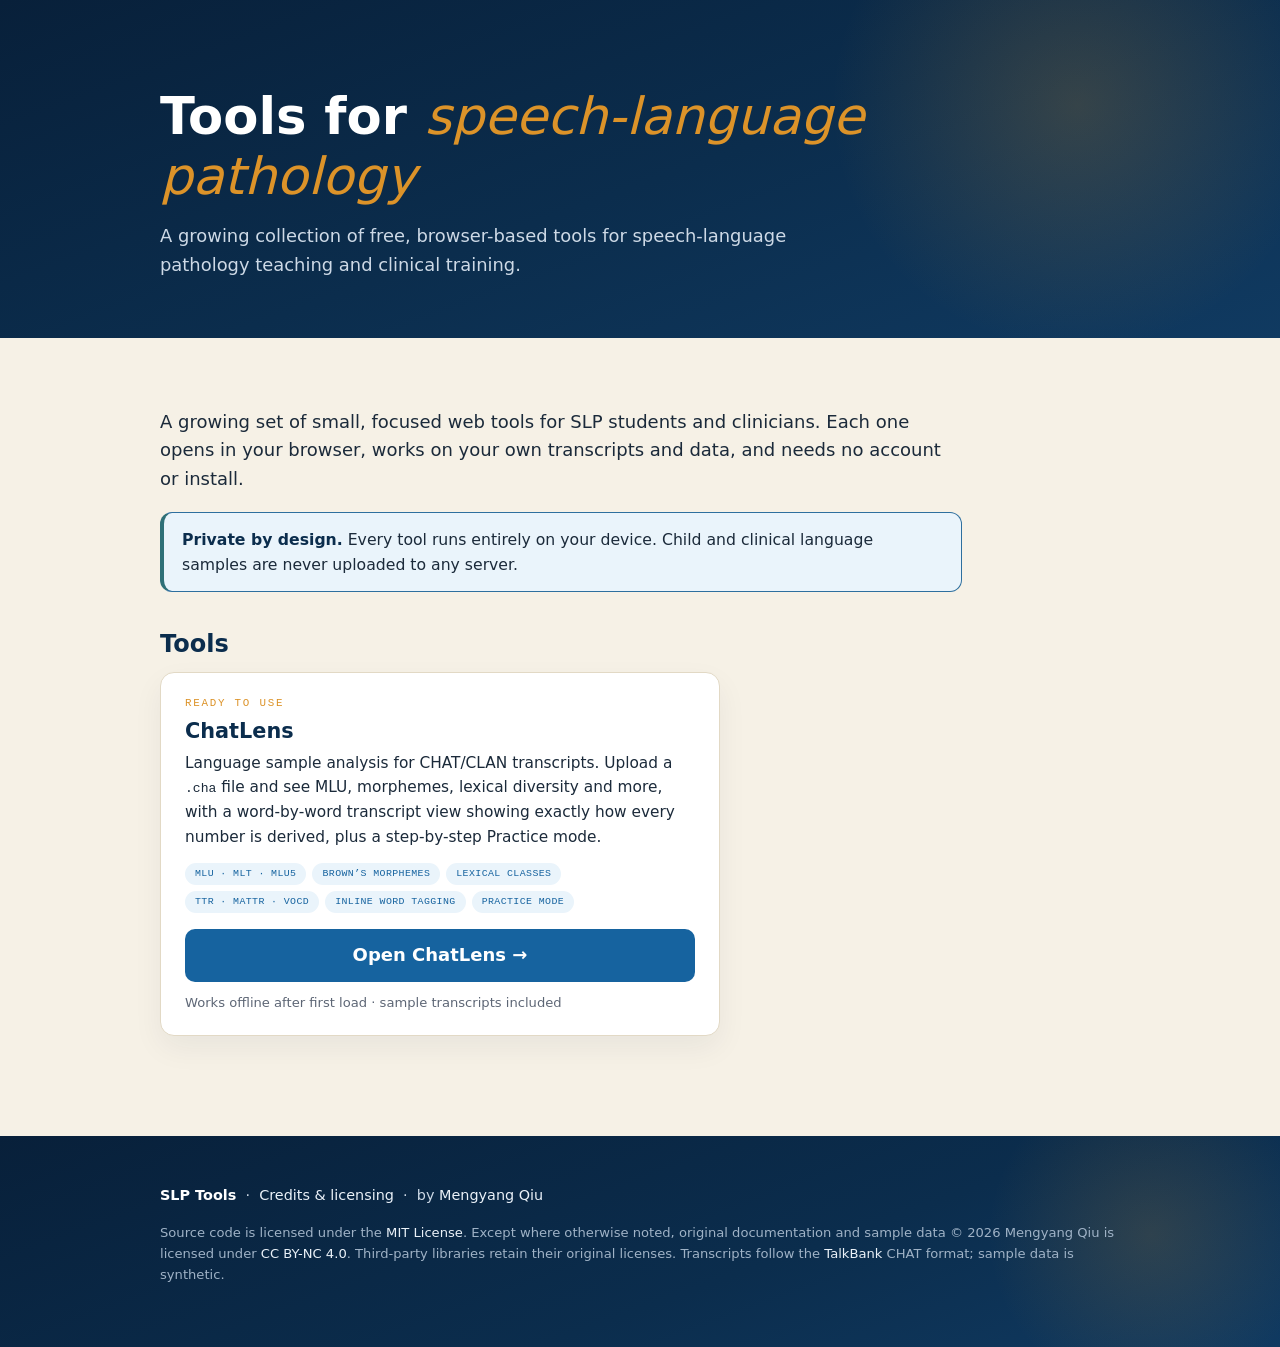
==== index.html @ 1121e644 "update" ====
<!DOCTYPE html>
<html lang="en">
<head>
<meta charset="utf-8">
<link rel="icon" href="data:image/svg+xml,%3Csvg xmlns=%27http://www.w3.org/2000/svg%27 viewBox=%270 0 100 100%27%3E%3Ctext y=%27.9em%27 font-size=%2790%27%3E%F0%9F%94%8D%3C/text%3E%3C/svg%3E">
<meta name="viewport" content="width=device-width, initial-scale=1">
<title>SLP Tools: free, browser-based tools for speech-language pathology</title>
<meta name="description" content="Free, browser-based tools for speech-language pathology teaching and clinical training. Everything runs in your browser. No uploads, no accounts.">
<style>
:root{
  --deep-navy:#08203a; --navy:#0B2D4D; --blue-navy:#16639f; --muted-blue:#2E6F9E;
  --light-blue:#EAF4FB; --paper:#F6F1E6; --paper-2:#EFE7D6; --line:#E2D9C5;
  --white:#FFFFFF; --ink:#1b2a3a; --muted:#5d6675; --amber:#dc9329; --teal:#2f7077; --coral:#c0573f;
  --shadow:0 12px 30px rgba(20,40,70,.06);
  --radius:14px; --maxw:1040px;
  --disp:-apple-system,BlinkMacSystemFont,"Segoe UI",system-ui,Roboto,"Helvetica Neue",Arial,sans-serif;
  --mono:ui-monospace,"SF Mono",Menlo,Consolas,"Cascadia Code","Segoe UI Mono",monospace;
}
*{box-sizing:border-box}
body{margin:0;background:var(--paper);color:var(--ink);font-family:var(--disp);line-height:1.6;
  font-size:clamp(16px,15px + .25vw,18px);-webkit-font-smoothing:antialiased}
h1,h2,h3{font-family:var(--disp);color:var(--navy);line-height:1.18;margin:0 0 .4em;font-weight:600}
a{color:var(--blue-navy)}
.container{max-width:var(--maxw);margin:0 auto;padding:0 clamp(18px,4vw,40px)}
:focus-visible{outline:3px solid var(--amber);outline-offset:2px;border-radius:6px}

.site-header{position:relative;overflow:hidden;background:linear-gradient(160deg,#08203a,#0B2D4D 52%,#103a61);
  color:#eaf1f8;padding:clamp(44px,7vw,86px) 0 clamp(36px,5vw,58px)}
.site-header::after{content:"";position:absolute;right:-6%;bottom:-14%;width:min(56vw,560px);height:min(56vw,560px);
  background:radial-gradient(circle at 50% 50%,rgba(220,147,41,.20),transparent 62%);pointer-events:none}
.site-header .container{position:relative;z-index:1}
.site-header .eyebrow{display:inline-block;font-family:var(--mono);font-size:.74rem;letter-spacing:.26em;
  text-transform:uppercase;color:var(--amber);margin:0 0 14px}
.site-header h1{color:#fff;font-size:clamp(2rem,1.3rem + 3.4vw,3.2rem);margin:0 0 .3em}
.site-header h1 .acc{color:var(--amber);font-style:italic;font-weight:400}
.site-header .tagline{color:#cdd9e6;font-size:1.12rem;max-width:60ch;margin:0}

main{padding:clamp(28px,5vw,52px) 0}
.intro{max-width:70ch}
.intro .privacy{background:var(--light-blue);border:1px solid var(--muted-blue);border-left:4px solid var(--teal);
  border-radius:12px;padding:14px 18px;margin:18px 0 0;font-size:.98rem}
.intro .privacy b{color:var(--navy)}

.tools{margin-top:38px}
.tools h2{font-size:1.5rem;margin-bottom:14px}
.card-grid{display:grid;gap:20px;grid-template-columns:repeat(auto-fit,minmax(300px,560px))}
@media (max-width:640px){.card-grid{grid-template-columns:1fr}}

.tcard{display:flex;flex-direction:column;background:var(--white);border:1px solid var(--line);
  border-radius:var(--radius);padding:22px 24px;box-shadow:var(--shadow);text-decoration:none;color:inherit;
  transition:border-color .15s,transform .15s}
a.tcard:hover{border-color:var(--amber);transform:translateY(-2px)}
.tcard .tnum{font-family:var(--mono);font-size:.68rem;letter-spacing:.16em;text-transform:uppercase;color:var(--amber);margin-bottom:6px}
.tcard h3{font-size:1.3rem;margin:0 0 .35em}
.tcard .tdesc{color:var(--ink);font-size:.96rem;margin:0 0 14px}
.ttopics{list-style:none;display:flex;flex-wrap:wrap;gap:6px;margin:0 0 16px;padding:0}
.ttopics li{font-family:var(--mono);font-size:.62rem;letter-spacing:.04em;text-transform:uppercase;
  background:var(--light-blue);color:var(--blue-navy);border-radius:999px;padding:3px 10px}
.tcard-action{margin-top:auto;display:inline-flex;align-items:center;justify-content:center;gap:8px;
  background:var(--blue-navy);color:#fff;border-radius:10px;padding:12px 18px;font-weight:600;min-height:46px;
  transition:background .15s}
a.tcard:hover .tcard-action{background:#12568b}
.tcard .tmeta{margin-top:10px;color:var(--muted);font-size:.82rem}

.tcard.lab{border-top:3px solid var(--teal)}
.tcard.soon{background:repeating-linear-gradient(135deg,#fff,#fff 12px,#faf6ec 12px,#faf6ec 24px);
  border:1px dashed var(--muted-blue);box-shadow:none;opacity:.94}
.tcard.soon h3{color:var(--muted)}
.tcard-action.disabled{margin-top:auto;display:inline-flex;align-items:center;justify-content:center;
  background:transparent;color:var(--muted);border:1px dashed var(--line);border-radius:10px;padding:12px 18px;
  font-weight:600;font-style:italic;cursor:not-allowed}

.site-footer{position:relative;overflow:hidden;background:linear-gradient(160deg,#08203a,#0B2D4D 60%,#103a61);
  color:#cdd9e6;padding:34px 0 50px;margin-top:48px;font-size:.9rem}
.site-footer::after{content:"";position:absolute;right:-4%;bottom:-32%;width:min(42vw,360px);height:min(42vw,360px);
  background:radial-gradient(circle at 50% 50%,rgba(220,147,41,.16),transparent 64%);pointer-events:none}
.site-footer .container{position:relative;z-index:1}
.site-footer strong{color:#fff}
.site-footer a{color:#eaf1f8;text-decoration:none}
.site-footer a:hover{text-decoration:underline}
.foot-notice{font-size:.82rem;color:#9fb2c6;margin-top:8px}
@media (prefers-reduced-motion:reduce){*{animation:none!important;transition:none!important}}
</style>
</head>
<body>

<header class="site-header">
  <div class="container">
    <h1>Tools for <span class="acc">speech-language pathology</span></h1>
    <p class="tagline">A growing collection of free, browser-based tools for speech-language pathology teaching and clinical training.</p>
  </div>
</header>

<main>
  <div class="container">

    <section class="intro">
      <p>A growing set of small, focused web tools for SLP students and clinicians. Each one opens in your browser,
         works on your own transcripts and data, and needs no account or install.</p>
      <p class="privacy"><b>Private by design.</b> Every tool runs entirely on your device. Child and clinical
         language samples are never uploaded to any server.</p>
    </section>

    <section class="tools" aria-label="Tools">
      <h2>Tools</h2>
      <div class="card-grid">

        <a class="tcard" href="./chatlens/">
          <span class="tnum">Ready to use</span>
          <h3>ChatLens</h3>
          <p class="tdesc">Language sample analysis for CHAT/CLAN transcripts. Upload a <span style="font-family:var(--mono);font-size:.85em">.cha</span>
             file and see MLU, morphemes, lexical diversity and more, with a word-by-word transcript view showing
             exactly how every number is derived, plus a step-by-step Practice mode.</p>
          <ul class="ttopics" aria-label="What it does">
            <li>MLU · MLT · MLU5</li>
            <li>Brown’s morphemes</li>
            <li>Lexical classes</li>
            <li>TTR · MATTR · VOCD</li>
            <li>Inline word tagging</li>
            <li>Practice mode</li>
          </ul>
          <span class="tcard-action">Open ChatLens →</span>
          <span class="tmeta">Works offline after first load · sample transcripts included</span>
        </a>

      </div>
    </section>

  </div>
</main>

<footer class="site-footer">
  <div class="container">
    <p class="foot-links"><strong>SLP Tools</strong> &nbsp;&middot;&nbsp; <a href="credits.html">Credits &amp; licensing</a>
       &nbsp;&middot;&nbsp; by <a href="https://mengyang.dev">Mengyang Qiu</a></p>
    <p class="foot-notice">Source code is licensed under the <a href="https://opensource.org/licenses/MIT">MIT License</a>.
       Except where otherwise noted, original documentation and sample data &copy; 2026 Mengyang Qiu is licensed under
       <a href="https://creativecommons.org/licenses/by-nc/4.0/">CC BY-NC 4.0</a>. Third-party libraries retain their
       original licenses. Transcripts follow the <a href="https://talkbank.org/">TalkBank</a> CHAT format; sample data is synthetic.</p>
  </div>
</footer>

</body>
</html>
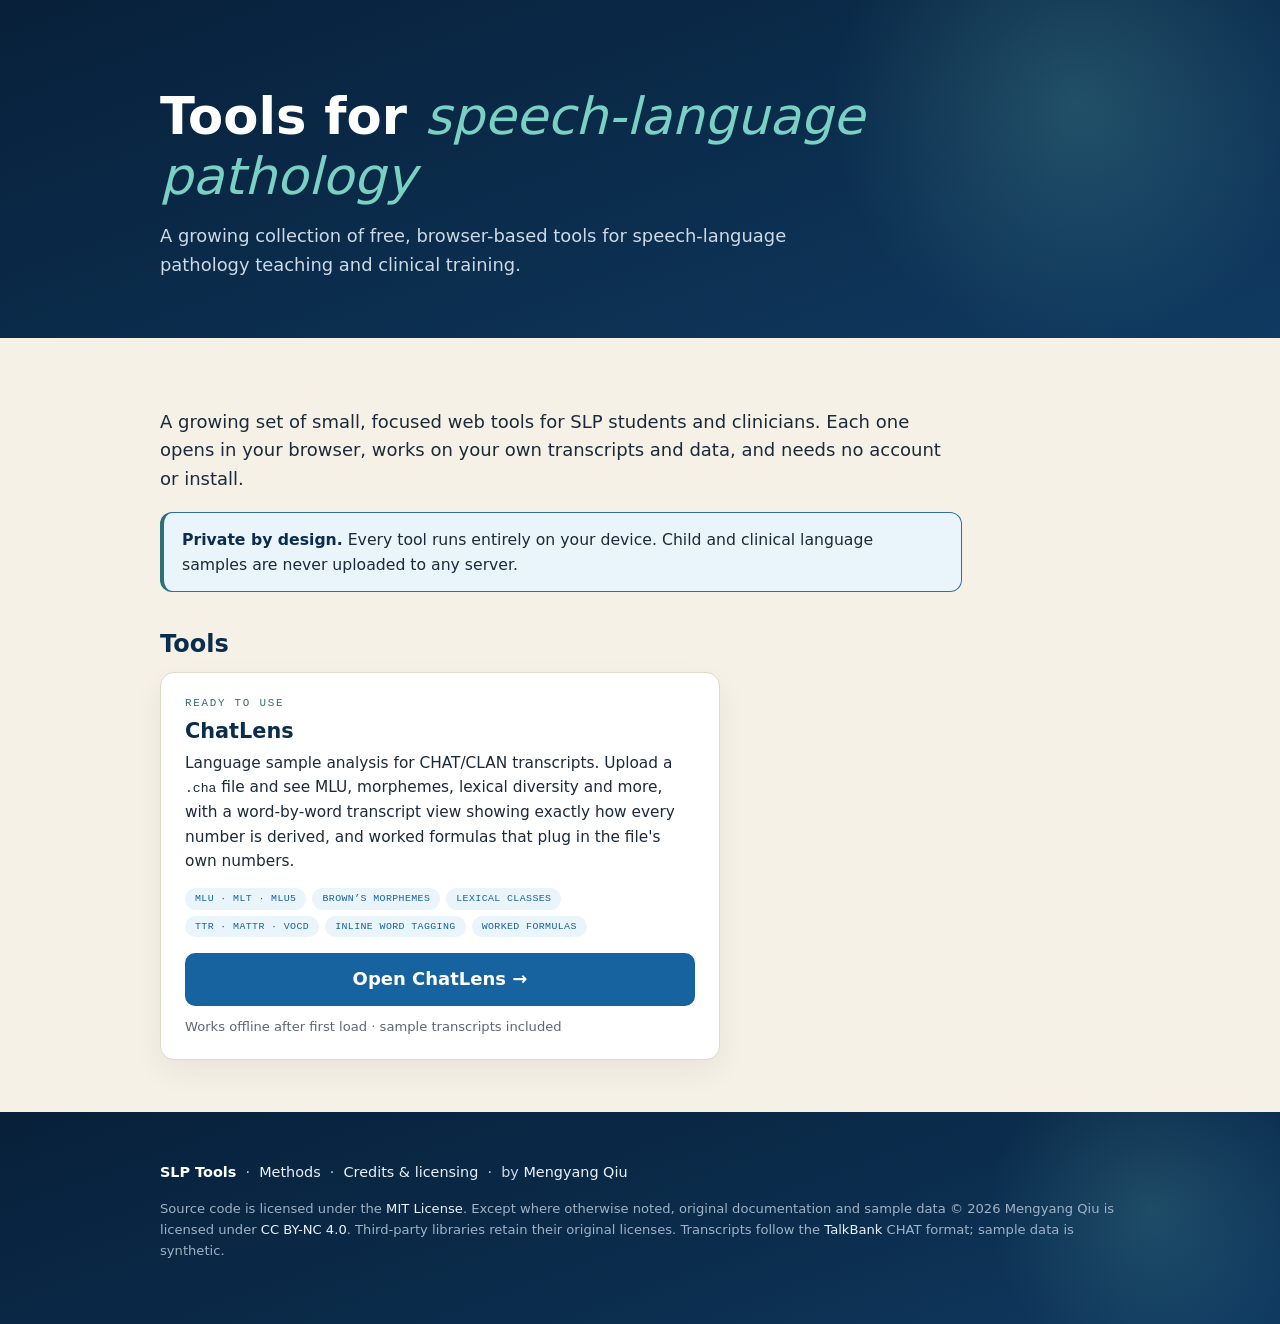
==== commit 4f6e7895: "update" ====
--- a/index.html
+++ b/index.html
@@ -18,21 +18,23 @@
 }
 *{box-sizing:border-box}
 body{margin:0;background:var(--paper);color:var(--ink);font-family:var(--disp);line-height:1.6;
-  font-size:clamp(16px,15px + .25vw,18px);-webkit-font-smoothing:antialiased}
+  font-size:clamp(16px,15px + .25vw,18px);-webkit-font-smoothing:antialiased;
+  min-height:100vh;display:flex;flex-direction:column}
+main{flex:1}
 h1,h2,h3{font-family:var(--disp);color:var(--navy);line-height:1.18;margin:0 0 .4em;font-weight:600}
 a{color:var(--blue-navy)}
 .container{max-width:var(--maxw);margin:0 auto;padding:0 clamp(18px,4vw,40px)}
-:focus-visible{outline:3px solid var(--amber);outline-offset:2px;border-radius:6px}
+:focus-visible{outline:3px solid var(--teal);outline-offset:2px;border-radius:6px}
 
 .site-header{position:relative;overflow:hidden;background:linear-gradient(160deg,#08203a,#0B2D4D 52%,#103a61);
   color:#eaf1f8;padding:clamp(44px,7vw,86px) 0 clamp(36px,5vw,58px)}
 .site-header::after{content:"";position:absolute;right:-6%;bottom:-14%;width:min(56vw,560px);height:min(56vw,560px);
-  background:radial-gradient(circle at 50% 50%,rgba(220,147,41,.20),transparent 62%);pointer-events:none}
+  background:radial-gradient(circle at 50% 50%,rgba(122,208,195,.20),transparent 62%);pointer-events:none}
 .site-header .container{position:relative;z-index:1}
 .site-header .eyebrow{display:inline-block;font-family:var(--mono);font-size:.74rem;letter-spacing:.26em;
-  text-transform:uppercase;color:var(--amber);margin:0 0 14px}
+  text-transform:uppercase;color:#7ad0c3;margin:0 0 14px}
 .site-header h1{color:#fff;font-size:clamp(2rem,1.3rem + 3.4vw,3.2rem);margin:0 0 .3em}
-.site-header h1 .acc{color:var(--amber);font-style:italic;font-weight:400}
+.site-header h1 .acc{color:#7ad0c3;font-style:italic;font-weight:400}
 .site-header .tagline{color:#cdd9e6;font-size:1.12rem;max-width:60ch;margin:0}
 
 main{padding:clamp(28px,5vw,52px) 0}
@@ -49,8 +51,8 @@
 .tcard{display:flex;flex-direction:column;background:var(--white);border:1px solid var(--line);
   border-radius:var(--radius);padding:22px 24px;box-shadow:var(--shadow);text-decoration:none;color:inherit;
   transition:border-color .15s,transform .15s}
-a.tcard:hover{border-color:var(--amber);transform:translateY(-2px)}
-.tcard .tnum{font-family:var(--mono);font-size:.68rem;letter-spacing:.16em;text-transform:uppercase;color:var(--amber);margin-bottom:6px}
+a.tcard:hover{border-color:var(--teal);transform:translateY(-2px)}
+.tcard .tnum{font-family:var(--mono);font-size:.68rem;letter-spacing:.16em;text-transform:uppercase;color:var(--teal);margin-bottom:6px}
 .tcard h3{font-size:1.3rem;margin:0 0 .35em}
 .tcard .tdesc{color:var(--ink);font-size:.96rem;margin:0 0 14px}
 .ttopics{list-style:none;display:flex;flex-wrap:wrap;gap:6px;margin:0 0 16px;padding:0}
@@ -71,9 +73,9 @@
   font-weight:600;font-style:italic;cursor:not-allowed}
 
 .site-footer{position:relative;overflow:hidden;background:linear-gradient(160deg,#08203a,#0B2D4D 60%,#103a61);
-  color:#cdd9e6;padding:34px 0 50px;margin-top:48px;font-size:.9rem}
+  color:#cdd9e6;padding:34px 0 50px;margin-top:auto;font-size:.9rem}
 .site-footer::after{content:"";position:absolute;right:-4%;bottom:-32%;width:min(42vw,360px);height:min(42vw,360px);
-  background:radial-gradient(circle at 50% 50%,rgba(220,147,41,.16),transparent 64%);pointer-events:none}
+  background:radial-gradient(circle at 50% 50%,rgba(122,208,195,.16),transparent 64%);pointer-events:none}
 .site-footer .container{position:relative;z-index:1}
 .site-footer strong{color:#fff}
 .site-footer a{color:#eaf1f8;text-decoration:none}
@@ -110,14 +112,14 @@
           <h3>ChatLens</h3>
           <p class="tdesc">Language sample analysis for CHAT/CLAN transcripts. Upload a <span style="font-family:var(--mono);font-size:.85em">.cha</span>
              file and see MLU, morphemes, lexical diversity and more, with a word-by-word transcript view showing
-             exactly how every number is derived, plus a step-by-step Practice mode.</p>
+             exactly how every number is derived, and worked formulas that plug in the file's own numbers.</p>
           <ul class="ttopics" aria-label="What it does">
             <li>MLU · MLT · MLU5</li>
             <li>Brown’s morphemes</li>
             <li>Lexical classes</li>
             <li>TTR · MATTR · VOCD</li>
             <li>Inline word tagging</li>
-            <li>Practice mode</li>
+            <li>Worked formulas</li>
           </ul>
           <span class="tcard-action">Open ChatLens →</span>
           <span class="tmeta">Works offline after first load · sample transcripts included</span>
@@ -131,7 +133,8 @@
 
 <footer class="site-footer">
   <div class="container">
-    <p class="foot-links"><strong>SLP Tools</strong> &nbsp;&middot;&nbsp; <a href="credits.html">Credits &amp; licensing</a>
+    <p class="foot-links"><strong>SLP Tools</strong> &nbsp;&middot;&nbsp; <a href="methods.html">Methods</a>
+       &nbsp;&middot;&nbsp; <a href="credits.html">Credits &amp; licensing</a>
        &nbsp;&middot;&nbsp; by <a href="https://mengyang.dev">Mengyang Qiu</a></p>
     <p class="foot-notice">Source code is licensed under the <a href="https://opensource.org/licenses/MIT">MIT License</a>.
        Except where otherwise noted, original documentation and sample data &copy; 2026 Mengyang Qiu is licensed under
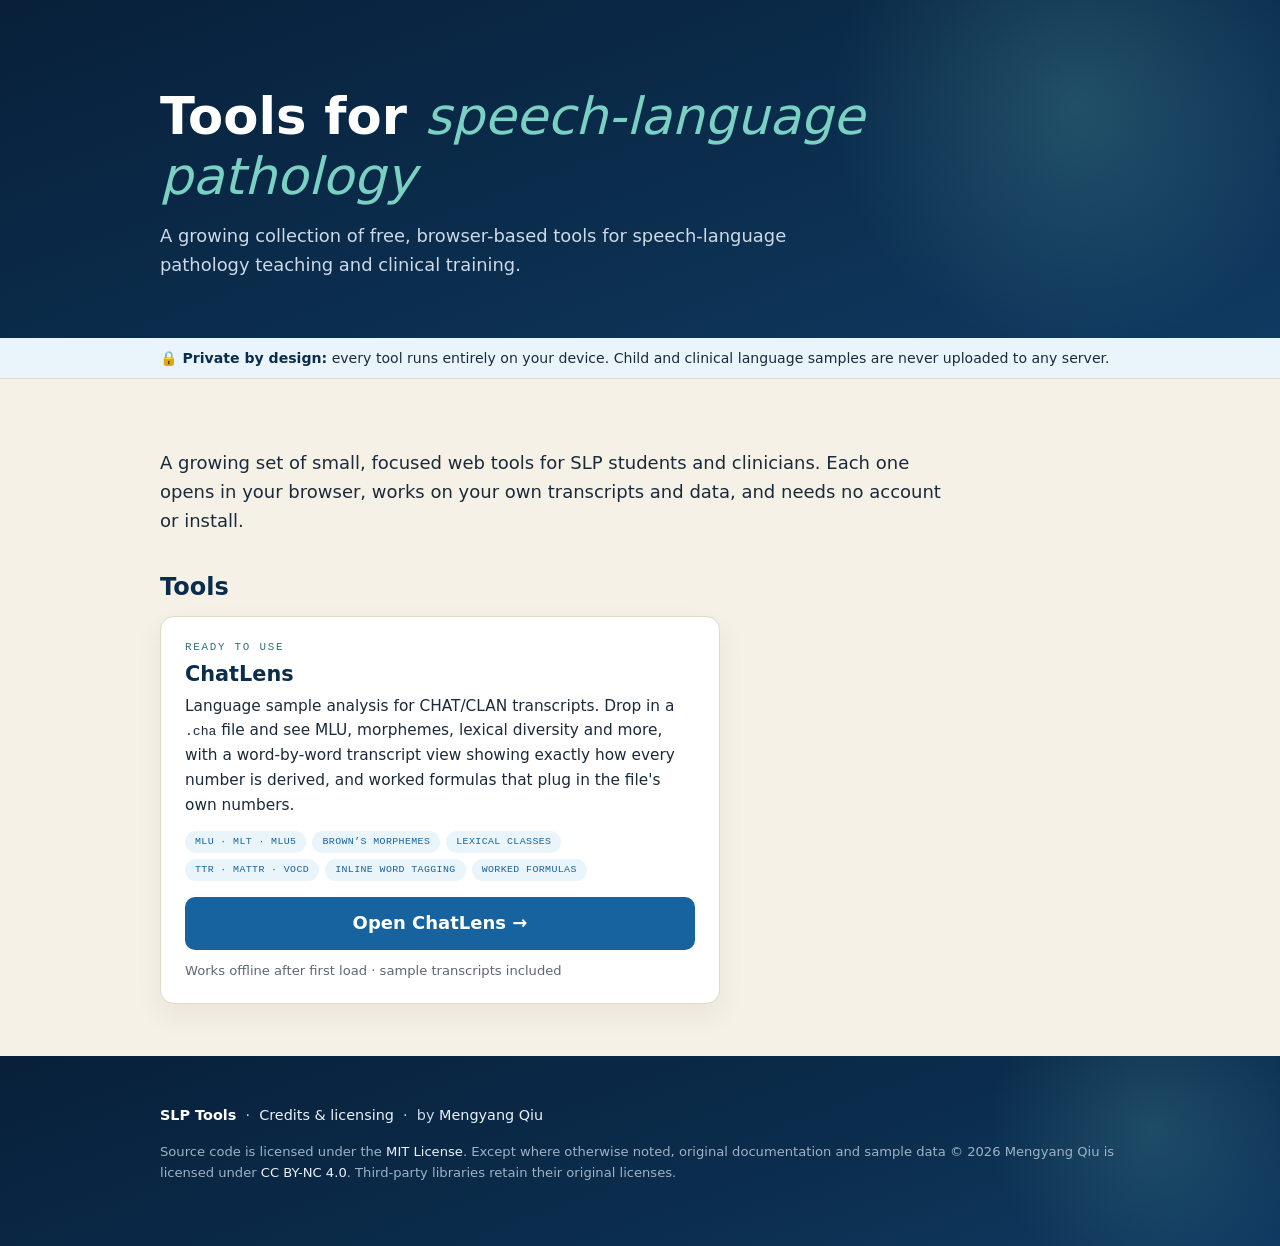
==== commit 940271ec: "upload" ====
--- a/index.html
+++ b/index.html
@@ -37,11 +37,13 @@
 .site-header h1 .acc{color:#7ad0c3;font-style:italic;font-weight:400}
 .site-header .tagline{color:#cdd9e6;font-size:1.12rem;max-width:60ch;margin:0}
 
+.privacybar{background:var(--light-blue);border-bottom:1px solid var(--line)}
+.privacybar .container{padding-top:9px;padding-bottom:9px;font-size:.88rem;color:var(--ink)}
+.privacybar b{color:var(--navy)}
+.privacybar .ic{color:var(--teal)}
+
 main{padding:clamp(28px,5vw,52px) 0}
 .intro{max-width:70ch}
-.intro .privacy{background:var(--light-blue);border:1px solid var(--muted-blue);border-left:4px solid var(--teal);
-  border-radius:12px;padding:14px 18px;margin:18px 0 0;font-size:.98rem}
-.intro .privacy b{color:var(--navy)}
 
 .tools{margin-top:38px}
 .tools h2{font-size:1.5rem;margin-bottom:14px}
@@ -93,14 +95,17 @@
   </div>
 </header>
 
+<div class="privacybar">
+  <div class="container"><span class="ic">🔒</span> <b>Private by design:</b> every tool runs entirely on your
+    device. Child and clinical language samples are never uploaded to any server.</div>
+</div>
+
 <main>
   <div class="container">
 
     <section class="intro">
       <p>A growing set of small, focused web tools for SLP students and clinicians. Each one opens in your browser,
          works on your own transcripts and data, and needs no account or install.</p>
-      <p class="privacy"><b>Private by design.</b> Every tool runs entirely on your device. Child and clinical
-         language samples are never uploaded to any server.</p>
     </section>
 
     <section class="tools" aria-label="Tools">
@@ -110,7 +115,7 @@
         <a class="tcard" href="./chatlens/">
           <span class="tnum">Ready to use</span>
           <h3>ChatLens</h3>
-          <p class="tdesc">Language sample analysis for CHAT/CLAN transcripts. Upload a <span style="font-family:var(--mono);font-size:.85em">.cha</span>
+          <p class="tdesc">Language sample analysis for CHAT/CLAN transcripts. Drop in a <span style="font-family:var(--mono);font-size:.85em">.cha</span>
              file and see MLU, morphemes, lexical diversity and more, with a word-by-word transcript view showing
              exactly how every number is derived, and worked formulas that plug in the file's own numbers.</p>
           <ul class="ttopics" aria-label="What it does">
@@ -133,13 +138,12 @@
 
 <footer class="site-footer">
   <div class="container">
-    <p class="foot-links"><strong>SLP Tools</strong> &nbsp;&middot;&nbsp; <a href="methods.html">Methods</a>
-       &nbsp;&middot;&nbsp; <a href="credits.html">Credits &amp; licensing</a>
+    <p class="foot-links"><strong>SLP Tools</strong> &nbsp;&middot;&nbsp; <a href="credits.html">Credits &amp; licensing</a>
        &nbsp;&middot;&nbsp; by <a href="https://mengyang.dev">Mengyang Qiu</a></p>
     <p class="foot-notice">Source code is licensed under the <a href="https://opensource.org/licenses/MIT">MIT License</a>.
        Except where otherwise noted, original documentation and sample data &copy; 2026 Mengyang Qiu is licensed under
        <a href="https://creativecommons.org/licenses/by-nc/4.0/">CC BY-NC 4.0</a>. Third-party libraries retain their
-       original licenses. Transcripts follow the <a href="https://talkbank.org/">TalkBank</a> CHAT format; sample data is synthetic.</p>
+       original licenses.</p>
   </div>
 </footer>
 
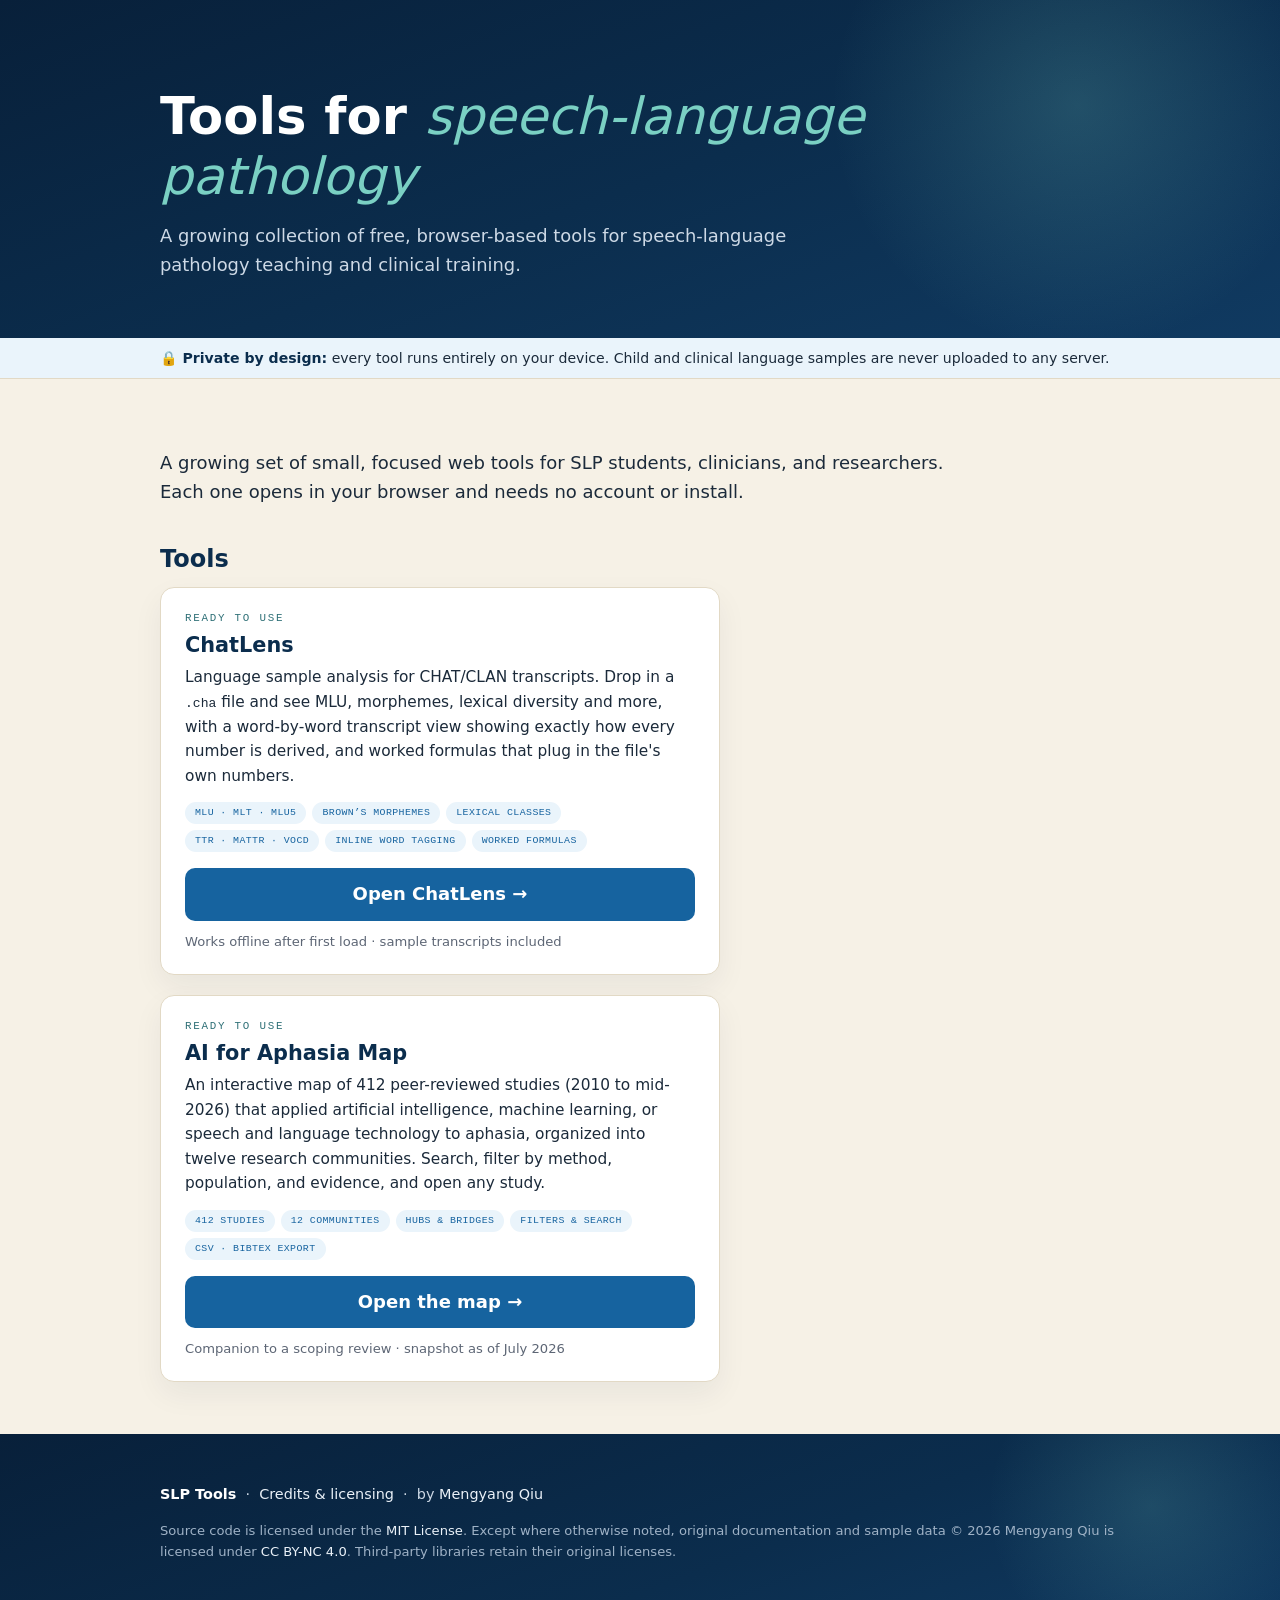
==== commit 6a40fe9e: "update" ====
--- a/index.html
+++ b/index.html
@@ -9,7 +9,7 @@
 <style>
 :root{
   --deep-navy:#08203a; --navy:#0B2D4D; --blue-navy:#16639f; --muted-blue:#2E6F9E;
-  --light-blue:#EAF4FB; --paper:#F6F1E6; --paper-2:#EFE7D6; --line:#E2D9C5;
+  --light-blue:#EAF4FB; --paper:#F6F1E6; --line:#E2D9C5; --surface:#EEF5F5;
   --white:#FFFFFF; --ink:#1b2a3a; --muted:#5d6675; --amber:#dc9329; --teal:#2f7077; --coral:#c0573f;
   --shadow:0 12px 30px rgba(20,40,70,.06);
   --radius:14px; --maxw:1040px;
@@ -104,8 +104,8 @@
   <div class="container">
 
     <section class="intro">
-      <p>A growing set of small, focused web tools for SLP students and clinicians. Each one opens in your browser,
-         works on your own transcripts and data, and needs no account or install.</p>
+      <p>A growing set of small, focused web tools for SLP students, clinicians, and researchers. Each one opens
+         in your browser and needs no account or install.</p>
     </section>
 
     <section class="tools" aria-label="Tools">
@@ -130,6 +130,23 @@
           <span class="tmeta">Works offline after first load · sample transcripts included</span>
         </a>
 
+        <a class="tcard" href="./aphasia-map/">
+          <span class="tnum">Ready to use</span>
+          <h3>AI for Aphasia Map</h3>
+          <p class="tdesc">An interactive map of 412 peer-reviewed studies (2010 to mid-2026) that applied artificial
+             intelligence, machine learning, or speech and language technology to aphasia, organized into twelve
+             research communities. Search, filter by method, population, and evidence, and open any study.</p>
+          <ul class="ttopics" aria-label="What it does">
+            <li>412 studies</li>
+            <li>12 communities</li>
+            <li>Hubs &amp; bridges</li>
+            <li>Filters &amp; search</li>
+            <li>CSV · BibTeX export</li>
+          </ul>
+          <span class="tcard-action">Open the map →</span>
+          <span class="tmeta">Companion to a scoping review · snapshot as of July 2026</span>
+        </a>
+
       </div>
     </section>
 
